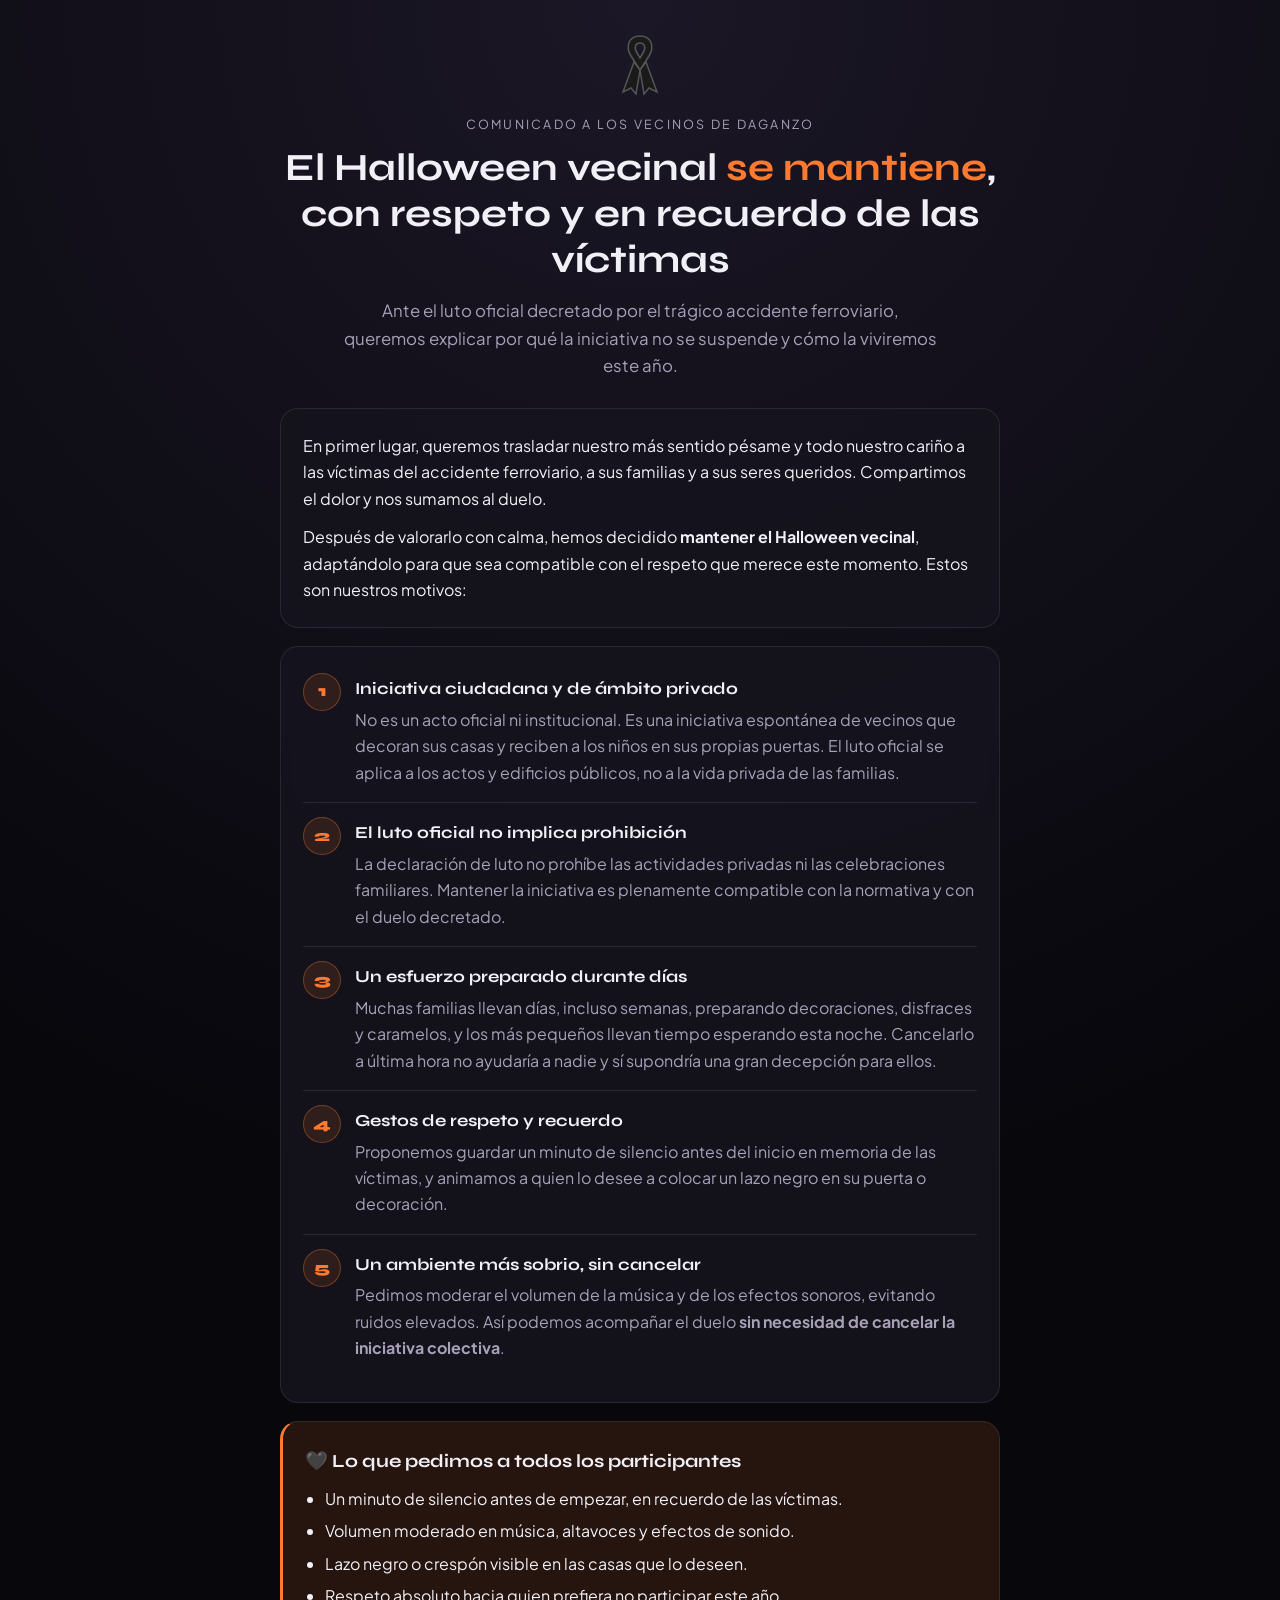
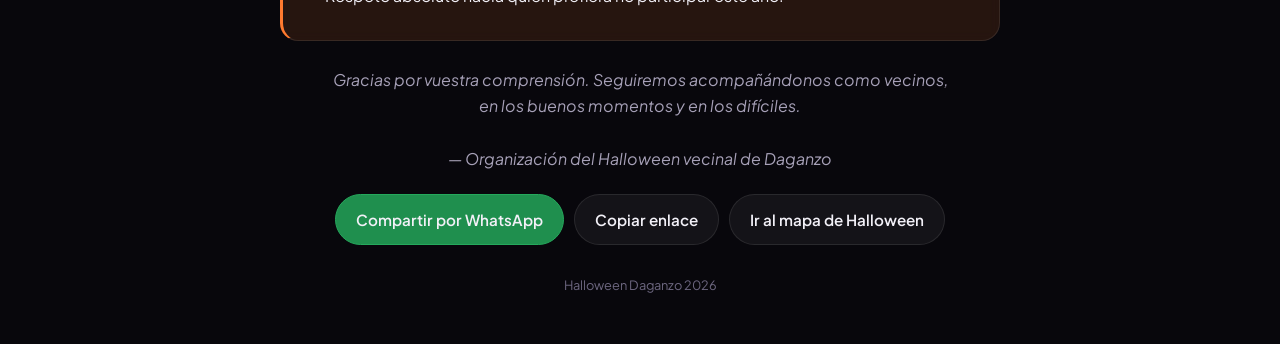
==== comunicado-luto.html @ dbe90631 "Add hidden comunicado-luto page" ====
<!DOCTYPE html>
<html lang="es">
<head>
  <meta charset="UTF-8">
  <meta name="viewport" content="width=device-width, initial-scale=1.0, viewport-fit=cover">
  <!-- Página NO enlazada desde la web: sólo accesible por enlace directo. No indexar en buscadores. -->
  <meta name="robots" content="noindex, nofollow, noarchive">
  <meta name="theme-color" content="#08070c">
  <title>Comunicado · Halloween Daganzo 2026</title>
  <meta name="description" content="Comunicado a los vecinos: el Halloween vecinal de Daganzo se mantiene, con gestos de respeto por el luto oficial.">

  <!-- Vista previa al compartir por WhatsApp / redes -->
  <meta property="og:title" content="Comunicado a los vecinos · Halloween Daganzo 2026">
  <meta property="og:description" content="El Halloween vecinal se mantiene, con respeto y en recuerdo de las víctimas del accidente ferroviario.">
  <meta property="og:type" content="article">

  <link rel="icon" href="data:image/svg+xml,<svg xmlns='http://www.w3.org/2000/svg' viewBox='0 0 100 100'><text y='.9em' font-size='90'>🖤</text></svg>">
  <link rel="preconnect" href="https://fonts.googleapis.com">
  <link href="https://fonts.googleapis.com/css2?family=Plus+Jakarta+Sans:wght@400;500;600;700&family=Syne:wght@700;800&display=swap" rel="stylesheet">

  <style>
    :root {
      --bg: #08070c;
      --card: rgba(22, 20, 30, 0.85);
      --border: rgba(255, 255, 255, 0.09);
      --text: #f2f0f7;
      --muted: #a7a1b8;
      --accent: #ff7a2f;      /* naranja Halloween, atenuado */
      --accent-soft: rgba(255, 122, 47, 0.12);
      --font-display: 'Syne', sans-serif;
      --font-body: 'Plus Jakarta Sans', system-ui, sans-serif;
    }
    * { box-sizing: border-box; margin: 0; padding: 0; }
    html { -webkit-text-size-adjust: 100%; }
    body {
      font-family: var(--font-body);
      background: radial-gradient(circle at 50% 0%, #1b1726 0%, var(--bg) 60%);
      color: var(--text);
      min-height: 100vh;
      line-height: 1.65;
      padding: 32px 18px 48px;
    }
    main { max-width: 720px; margin: 0 auto; }

    .ribbon {
      display: block;
      margin: 0 auto 18px;
      width: 46px;
      height: 64px;
    }
    .kicker {
      text-align: center;
      font-size: 0.78rem;
      letter-spacing: 0.18em;
      text-transform: uppercase;
      color: var(--muted);
      margin-bottom: 10px;
    }
    h1 {
      font-family: var(--font-display);
      text-align: center;
      font-size: clamp(1.6rem, 5.5vw, 2.4rem);
      line-height: 1.2;
      margin-bottom: 14px;
    }
    h1 span { color: var(--accent); }
    .lead {
      text-align: center;
      color: var(--muted);
      font-size: 1.05rem;
      max-width: 600px;
      margin: 0 auto 28px;
    }

    .card {
      background: var(--card);
      border: 1px solid var(--border);
      border-radius: 18px;
      padding: 24px 22px;
      margin-bottom: 18px;
      backdrop-filter: blur(6px);
    }
    .card p + p { margin-top: 12px; }

    .args { list-style: none; counter-reset: arg; }
    .args li {
      counter-increment: arg;
      position: relative;
      padding: 16px 0 16px 52px;
      border-top: 1px solid var(--border);
    }
    .args li:first-child { border-top: none; padding-top: 4px; }
    .args li::before {
      content: counter(arg);
      position: absolute;
      left: 0;
      top: 14px;
      width: 36px; height: 36px;
      border-radius: 50%;
      display: grid; place-items: center;
      font-family: var(--font-display);
      font-weight: 800;
      color: var(--accent);
      background: var(--accent-soft);
      border: 1px solid rgba(255, 122, 47, 0.35);
    }
    .args li:first-child::before { top: 2px; }
    .args h3 {
      font-family: var(--font-display);
      font-size: 1.05rem;
      margin-bottom: 4px;
    }
    .args p { color: var(--muted); }

    .highlight {
      border-left: 3px solid var(--accent);
      background: var(--accent-soft);
    }
    .highlight h2 {
      font-family: var(--font-display);
      font-size: 1.15rem;
      margin-bottom: 10px;
    }
    .highlight ul { padding-left: 20px; }
    .highlight li { margin: 6px 0; }

    .signature {
      text-align: center;
      color: var(--muted);
      margin: 26px 0 22px;
      font-style: italic;
    }

    .actions {
      display: flex;
      flex-wrap: wrap;
      gap: 10px;
      justify-content: center;
    }
    .btn {
      font-family: var(--font-body);
      font-weight: 600;
      font-size: 0.95rem;
      border-radius: 999px;
      padding: 12px 20px;
      border: 1px solid var(--border);
      background: rgba(255, 255, 255, 0.05);
      color: var(--text);
      text-decoration: none;
      cursor: pointer;
      transition: background 0.2s, border-color 0.2s;
    }
    .btn:hover { background: rgba(255, 255, 255, 0.1); border-color: rgba(255,255,255,0.2); }
    .btn-whatsapp { background: #1f8f4e; border-color: #25a95c; }
    .btn-whatsapp:hover { background: #25a95c; }

    .toast {
      position: fixed;
      left: 50%; bottom: 24px;
      transform: translateX(-50%) translateY(20px);
      background: #222; color: #fff;
      padding: 10px 18px; border-radius: 999px;
      font-size: 0.9rem;
      opacity: 0; pointer-events: none;
      transition: opacity 0.25s, transform 0.25s;
    }
    .toast.show { opacity: 1; transform: translateX(-50%) translateY(0); }

    footer {
      text-align: center;
      font-size: 0.8rem;
      color: #6d6780;
      margin-top: 30px;
    }
  </style>
</head>
<body>
  <main>
    <!-- Crespón negro de luto -->
    <svg class="ribbon" viewBox="0 0 46 64" aria-hidden="true">
      <path d="M23 4 C12 4 8 14 14 24 L23 38 L32 24 C38 14 34 4 23 4 Z M23 11 C28 11 29 16 26 21 L23 26 L20 21 C17 16 18 11 23 11 Z"
            fill="#1a1a1a" stroke="#555" stroke-width="1.5"/>
      <path d="M17 30 L6 60 L14 56 L19 62 L23 38 Z M29 30 L40 60 L32 56 L27 62 L23 38 Z"
            fill="#1a1a1a" stroke="#555" stroke-width="1.5"/>
    </svg>

    <p class="kicker">Comunicado a los vecinos de Daganzo</p>
    <h1>El Halloween vecinal <span>se mantiene</span>, con respeto y en recuerdo de las víctimas</h1>
    <p class="lead">
      Ante el luto oficial decretado por el trágico accidente ferroviario, queremos explicar por qué
      la iniciativa no se suspende y cómo la viviremos este año.
    </p>

    <section class="card">
      <p>
        En primer lugar, queremos trasladar nuestro más sentido pésame y todo nuestro cariño a las
        víctimas del accidente ferroviario, a sus familias y a sus seres queridos. Compartimos el dolor
        y nos sumamos al duelo.
      </p>
      <p>
        Después de valorarlo con calma, hemos decidido <strong>mantener el Halloween vecinal</strong>,
        adaptándolo para que sea compatible con el respeto que merece este momento. Estos son nuestros motivos:
      </p>
    </section>

    <!-- ====================================================
         ARGUMENTOS (editar aquí el texto definitivo)
         ==================================================== -->
    <section class="card">
      <ol class="args">
        <li>
          <h3>Iniciativa ciudadana y de ámbito privado</h3>
          <p>
            No es un acto oficial ni institucional. Es una iniciativa espontánea de vecinos que decoran
            sus casas y reciben a los niños en sus propias puertas. El luto oficial se aplica a los actos
            y edificios públicos, no a la vida privada de las familias.
          </p>
        </li>
        <li>
          <h3>El luto oficial no implica prohibición</h3>
          <p>
            La declaración de luto no prohíbe las actividades privadas ni las celebraciones familiares.
            Mantener la iniciativa es plenamente compatible con la normativa y con el duelo decretado.
          </p>
        </li>
        <li>
          <h3>Un esfuerzo preparado durante días</h3>
          <p>
            Muchas familias llevan días, incluso semanas, preparando decoraciones, disfraces y caramelos,
            y los más pequeños llevan tiempo esperando esta noche. Cancelarlo a última hora no ayudaría
            a nadie y sí supondría una gran decepción para ellos.
          </p>
        </li>
        <li>
          <h3>Gestos de respeto y recuerdo</h3>
          <p>
            Proponemos guardar un minuto de silencio antes del inicio en memoria de las víctimas, y
            animamos a quien lo desee a colocar un lazo negro en su puerta o decoración.
          </p>
        </li>
        <li>
          <h3>Un ambiente más sobrio, sin cancelar</h3>
          <p>
            Pedimos moderar el volumen de la música y de los efectos sonoros, evitando ruidos elevados.
            Así podemos acompañar el duelo <strong>sin necesidad de cancelar la iniciativa colectiva</strong>.
          </p>
        </li>
      </ol>
    </section>

    <section class="card highlight">
      <h2>🖤 Lo que pedimos a todos los participantes</h2>
      <ul>
        <li>Un minuto de silencio antes de empezar, en recuerdo de las víctimas.</li>
        <li>Volumen moderado en música, altavoces y efectos de sonido.</li>
        <li>Lazo negro o crespón visible en las casas que lo deseen.</li>
        <li>Respeto absoluto hacia quien prefiera no participar este año.</li>
      </ul>
    </section>

    <p class="signature">
      Gracias por vuestra comprensión. Seguiremos acompañándonos como vecinos,<br>
      en los buenos momentos y en los difíciles.<br><br>
      — Organización del Halloween vecinal de Daganzo
    </p>

    <div class="actions">
      <button class="btn btn-whatsapp" id="btnWhatsapp" type="button">Compartir por WhatsApp</button>
      <button class="btn" id="btnCopy" type="button">Copiar enlace</button>
      <a class="btn" href="index.html">Ir al mapa de Halloween</a>
    </div>

    <footer>Halloween Daganzo 2026</footer>
  </main>

  <div class="toast" id="toast">Enlace copiado</div>

  <script>
    (function () {
      var url = window.location.href.split('#')[0];
      var text = 'Comunicado a los vecinos: el Halloween vecinal de Daganzo se mantiene, con respeto y en recuerdo de las víctimas del accidente ferroviario. ';

      document.getElementById('btnWhatsapp').addEventListener('click', function () {
        window.open('https://wa.me/?text=' + encodeURIComponent(text + url), '_blank', 'noopener');
      });

      document.getElementById('btnCopy').addEventListener('click', function () {
        var done = function () {
          var t = document.getElementById('toast');
          t.classList.add('show');
          setTimeout(function () { t.classList.remove('show'); }, 1800);
        };
        if (navigator.clipboard && window.isSecureContext) {
          navigator.clipboard.writeText(url).then(done);
        } else {
          var ta = document.createElement('textarea');
          ta.value = url; document.body.appendChild(ta); ta.select();
          try { document.execCommand('copy'); done(); } catch (e) {}
          document.body.removeChild(ta);
        }
      });
    })();
  </script>
</body>
</html>
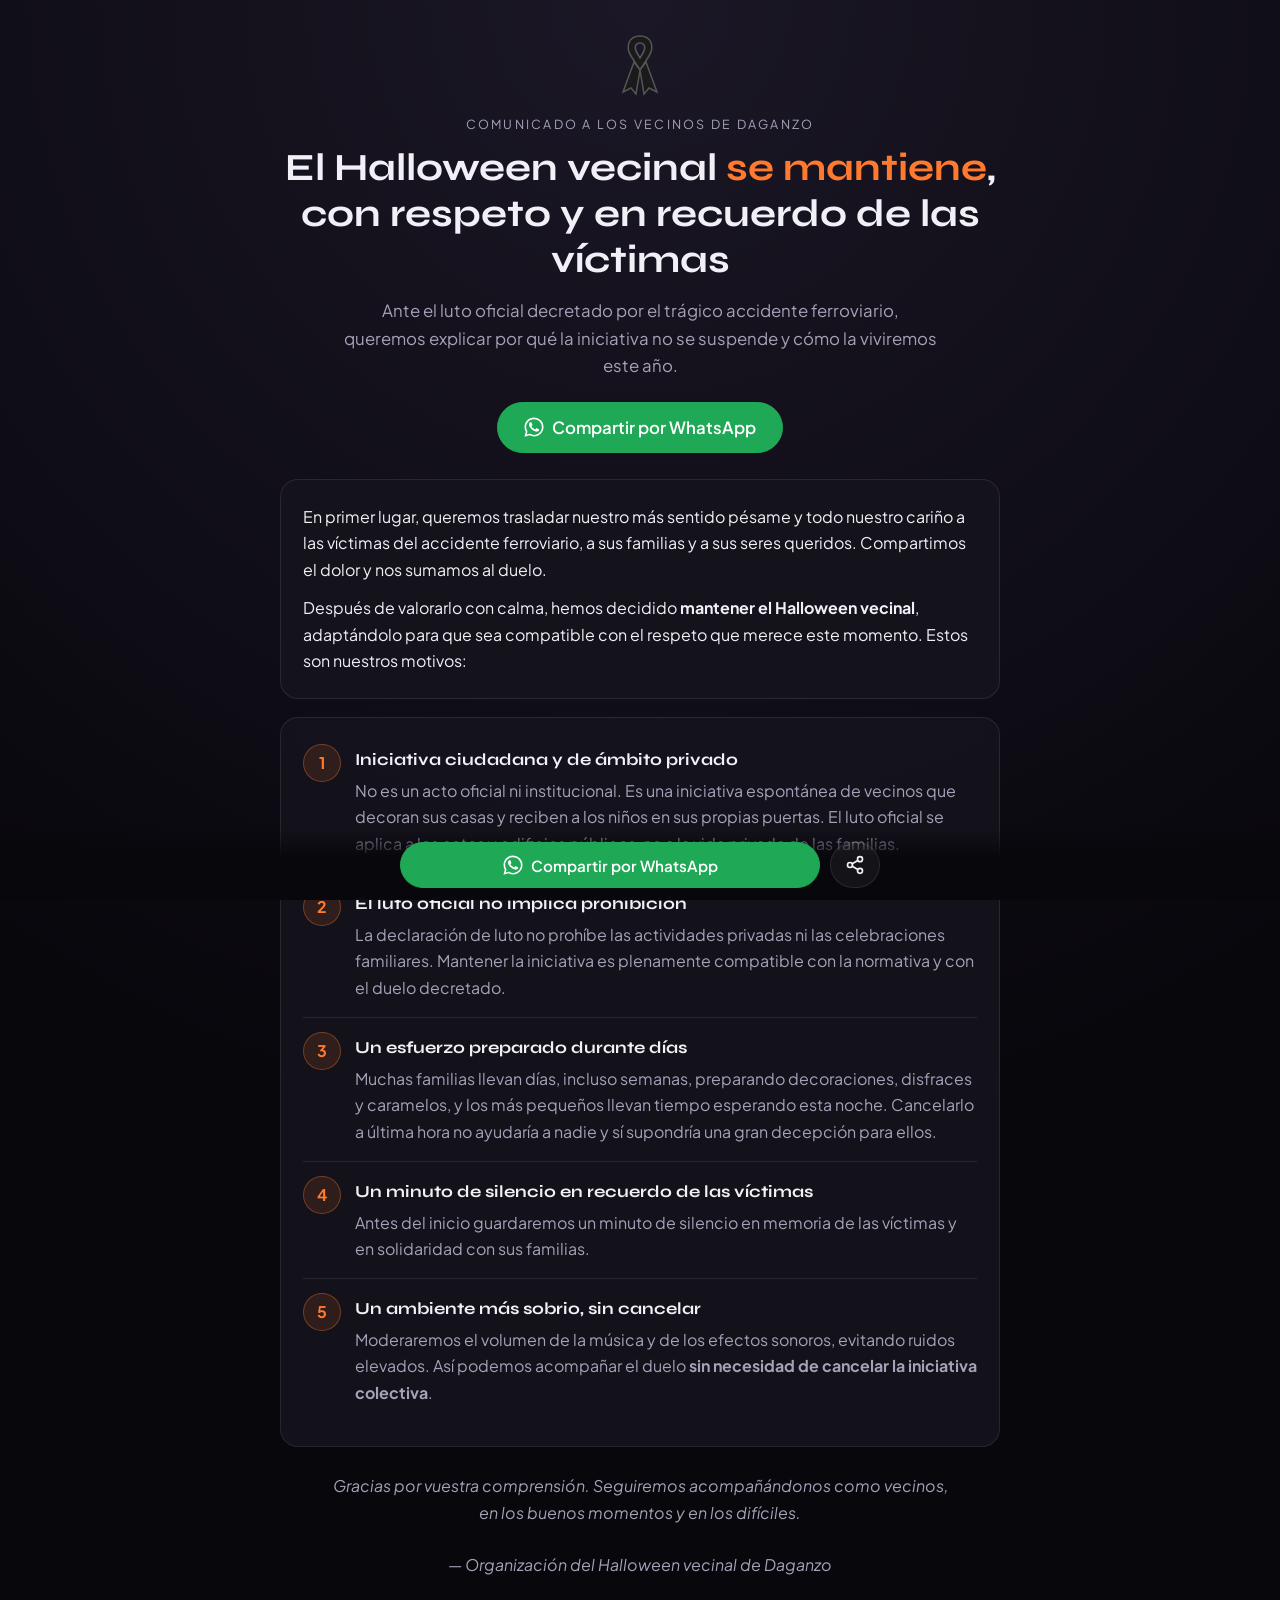
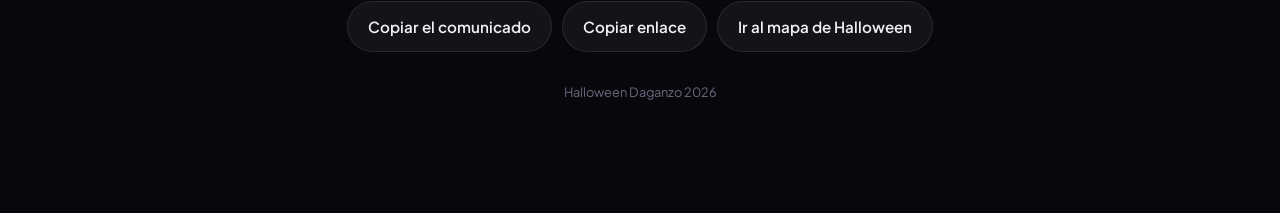
==== commit 4b992c89: "Update comunicado-luto.html (comunicado oculto)" ====
--- a/comunicado-luto.html
+++ b/comunicado-luto.html
@@ -7,12 +7,20 @@
   <meta name="robots" content="noindex, nofollow, noarchive">
   <meta name="theme-color" content="#08070c">
   <title>Comunicado · Halloween Daganzo 2026</title>
-  <meta name="description" content="Comunicado a los vecinos: el Halloween vecinal de Daganzo se mantiene, con gestos de respeto por el luto oficial.">
-
-  <!-- Vista previa al compartir por WhatsApp / redes -->
-  <meta property="og:title" content="Comunicado a los vecinos · Halloween Daganzo 2026">
-  <meta property="og:description" content="El Halloween vecinal se mantiene, con respeto y en recuerdo de las víctimas del accidente ferroviario.">
+  <meta name="description" content="El Halloween vecinal de Daganzo se mantiene, con respeto y en recuerdo de las víctimas del accidente ferroviario.">
+
+  <!-- Vista previa al compartir por WhatsApp / redes (las URLs deben ser absolutas) -->
   <meta property="og:type" content="article">
+  <meta property="og:site_name" content="Halloween Daganzo 2026">
+  <meta property="og:url" content="https://halloweendaganzo.github.io/mapa-halloween/comunicado-luto.html">
+  <meta property="og:title" content="Comunicado a los vecinos · El Halloween vecinal se mantiene">
+  <meta property="og:description" content="Con respeto y en recuerdo de las víctimas del accidente ferroviario. Te explicamos nuestros motivos.">
+  <meta property="og:image" content="https://halloweendaganzo.github.io/mapa-halloween/assets/comunicado-luto-og.jpg">
+  <meta property="og:image:type" content="image/jpeg">
+  <meta property="og:image:width" content="1200">
+  <meta property="og:image:height" content="630">
+  <meta property="og:image:alt" content="Comunicado: el Halloween vecinal de Daganzo se mantiene">
+  <meta name="twitter:card" content="summary_large_image">
 
   <link rel="icon" href="data:image/svg+xml,<svg xmlns='http://www.w3.org/2000/svg' viewBox='0 0 100 100'><text y='.9em' font-size='90'>🖤</text></svg>">
   <link rel="preconnect" href="https://fonts.googleapis.com">
@@ -27,6 +35,8 @@
       --muted: #a7a1b8;
       --accent: #ff7a2f;      /* naranja Halloween, atenuado */
       --accent-soft: rgba(255, 122, 47, 0.12);
+      --wa: #1fa855;
+      --wa-hover: #25c262;
       --font-display: 'Syne', sans-serif;
       --font-body: 'Plus Jakarta Sans', system-ui, sans-serif;
     }
@@ -38,16 +48,12 @@
       color: var(--text);
       min-height: 100vh;
       line-height: 1.65;
-      padding: 32px 18px 48px;
+      /* hueco inferior para la barra fija de compartir */
+      padding: 32px 18px calc(110px + env(safe-area-inset-bottom));
     }
     main { max-width: 720px; margin: 0 auto; }
 
-    .ribbon {
-      display: block;
-      margin: 0 auto 18px;
-      width: 46px;
-      height: 64px;
-    }
+    .ribbon { display: block; margin: 0 auto 18px; width: 46px; height: 64px; }
     .kicker {
       text-align: center;
       font-size: 0.78rem;
@@ -69,7 +75,7 @@
       color: var(--muted);
       font-size: 1.05rem;
       max-width: 600px;
-      margin: 0 auto 28px;
+      margin: 0 auto 22px;
     }
 
     .card {
@@ -93,36 +99,19 @@
     .args li::before {
       content: counter(arg);
       position: absolute;
-      left: 0;
-      top: 14px;
+      left: 0; top: 14px;
       width: 36px; height: 36px;
       border-radius: 50%;
       display: grid; place-items: center;
-      font-family: var(--font-display);
-      font-weight: 800;
+      font-family: var(--font-body);
+      font-weight: 700;
       color: var(--accent);
       background: var(--accent-soft);
       border: 1px solid rgba(255, 122, 47, 0.35);
     }
     .args li:first-child::before { top: 2px; }
-    .args h3 {
-      font-family: var(--font-display);
-      font-size: 1.05rem;
-      margin-bottom: 4px;
-    }
+    .args h3 { font-family: var(--font-display); font-size: 1.05rem; margin-bottom: 4px; }
     .args p { color: var(--muted); }
-
-    .highlight {
-      border-left: 3px solid var(--accent);
-      background: var(--accent-soft);
-    }
-    .highlight h2 {
-      font-family: var(--font-display);
-      font-size: 1.15rem;
-      margin-bottom: 10px;
-    }
-    .highlight ul { padding-left: 20px; }
-    .highlight li { margin: 6px 0; }
 
     .signature {
       text-align: center;
@@ -131,13 +120,10 @@
       font-style: italic;
     }
 
-    .actions {
-      display: flex;
-      flex-wrap: wrap;
-      gap: 10px;
-      justify-content: center;
-    }
+    /* ---------- Botones de compartir ---------- */
+    .actions { display: flex; flex-wrap: wrap; gap: 10px; justify-content: center; }
     .btn {
+      display: inline-flex; align-items: center; justify-content: center; gap: 8px;
       font-family: var(--font-body);
       font-weight: 600;
       font-size: 0.95rem;
@@ -148,30 +134,44 @@
       color: var(--text);
       text-decoration: none;
       cursor: pointer;
-      transition: background 0.2s, border-color 0.2s;
+      transition: background 0.2s, border-color 0.2s, transform 0.1s;
     }
     .btn:hover { background: rgba(255, 255, 255, 0.1); border-color: rgba(255,255,255,0.2); }
-    .btn-whatsapp { background: #1f8f4e; border-color: #25a95c; }
-    .btn-whatsapp:hover { background: #25a95c; }
+    .btn:active { transform: scale(0.97); }
+    .btn svg { width: 20px; height: 20px; flex-shrink: 0; }
+    .btn-wa { background: var(--wa); border-color: var(--wa); color: #fff; }
+    .btn-wa:hover { background: var(--wa-hover); border-color: var(--wa-hover); }
+    .btn-lg { font-size: 1.05rem; padding: 14px 26px; }
+
+    .share-top { margin-bottom: 26px; }
+
+    /* Barra fija inferior (siempre visible en el móvil) */
+    .share-bar {
+      position: fixed;
+      left: 0; right: 0; bottom: 0;
+      padding: 12px 16px calc(12px + env(safe-area-inset-bottom));
+      background: linear-gradient(to top, rgba(8, 7, 12, 0.98) 60%, rgba(8, 7, 12, 0));
+      display: flex; gap: 10px; justify-content: center;
+      z-index: 10;
+    }
+    .share-bar .btn-wa { flex: 1; max-width: 420px; }
+    .share-bar .btn-icon { padding: 12px 14px; }
 
     .toast {
       position: fixed;
-      left: 50%; bottom: 24px;
+      left: 50%; bottom: calc(90px + env(safe-area-inset-bottom));
       transform: translateX(-50%) translateY(20px);
-      background: #222; color: #fff;
+      background: #2a2733; color: #fff;
       padding: 10px 18px; border-radius: 999px;
       font-size: 0.9rem;
       opacity: 0; pointer-events: none;
       transition: opacity 0.25s, transform 0.25s;
+      z-index: 11;
+      white-space: nowrap;
     }
     .toast.show { opacity: 1; transform: translateX(-50%) translateY(0); }
 
-    footer {
-      text-align: center;
-      font-size: 0.8rem;
-      color: #6d6780;
-      margin-top: 30px;
-    }
+    footer { text-align: center; font-size: 0.8rem; color: #6d6780; margin-top: 30px; }
   </style>
 </head>
 <body>
@@ -191,6 +191,13 @@
       la iniciativa no se suspende y cómo la viviremos este año.
     </p>
 
+    <div class="actions share-top">
+      <button class="btn btn-wa btn-lg js-share-wa" type="button">
+        <svg viewBox="0 0 24 24" fill="currentColor" aria-hidden="true"><path d="M17.47 14.38c-.3-.15-1.76-.87-2.03-.97-.27-.1-.47-.15-.67.15-.2.3-.77.97-.94 1.17-.17.2-.35.22-.65.07-.3-.15-1.26-.46-2.4-1.48-.89-.79-1.49-1.77-1.66-2.07-.17-.3-.02-.46.13-.61.13-.13.3-.35.45-.52.15-.17.2-.3.3-.5.1-.2.05-.37-.02-.52-.08-.15-.67-1.62-.92-2.22-.24-.58-.49-.5-.67-.51h-.57c-.2 0-.52.07-.79.37-.27.3-1.04 1.02-1.04 2.48s1.07 2.88 1.21 3.08c.15.2 2.1 3.2 5.08 4.49.71.31 1.26.49 1.69.63.71.23 1.36.2 1.87.12.57-.09 1.76-.72 2.01-1.41.25-.7.25-1.29.17-1.41-.07-.13-.27-.2-.57-.35zM12.04 21.5h-.01a9.45 9.45 0 0 1-4.82-1.32l-.35-.21-3.58.94.96-3.49-.23-.36a9.43 9.43 0 0 1-1.45-5.03c0-5.22 4.25-9.47 9.48-9.47 2.53 0 4.91.99 6.7 2.78a9.41 9.41 0 0 1 2.77 6.7c0 5.22-4.25 9.46-9.47 9.46zm8.06-17.53A11.33 11.33 0 0 0 12.04.63C5.76.63.65 5.74.65 12.02c0 2.01.52 3.97 1.52 5.69L.55 23.6l6.04-1.58a11.36 11.36 0 0 0 5.44 1.39h.01c6.28 0 11.39-5.11 11.39-11.39 0-3.04-1.18-5.9-3.33-8.05z"/></svg>
+        Compartir por WhatsApp
+      </button>
+    </div>
+
     <section class="card">
       <p>
         En primer lugar, queremos trasladar nuestro más sentido pésame y todo nuestro cariño a las
@@ -204,7 +211,8 @@
     </section>
 
     <!-- ====================================================
-         ARGUMENTOS (editar aquí el texto definitivo)
+         ARGUMENTOS (editar aquí el texto definitivo).
+         Si se cambian, actualizar también WA_POINTS en el script de abajo.
          ==================================================== -->
     <section class="card">
       <ol class="args">
@@ -232,30 +240,20 @@
           </p>
         </li>
         <li>
-          <h3>Gestos de respeto y recuerdo</h3>
-          <p>
-            Proponemos guardar un minuto de silencio antes del inicio en memoria de las víctimas, y
-            animamos a quien lo desee a colocar un lazo negro en su puerta o decoración.
+          <h3>Un minuto de silencio en recuerdo de las víctimas</h3>
+          <p>
+            Antes del inicio guardaremos un minuto de silencio en memoria de las víctimas y en
+            solidaridad con sus familias.
           </p>
         </li>
         <li>
           <h3>Un ambiente más sobrio, sin cancelar</h3>
           <p>
-            Pedimos moderar el volumen de la música y de los efectos sonoros, evitando ruidos elevados.
+            Moderaremos el volumen de la música y de los efectos sonoros, evitando ruidos elevados.
             Así podemos acompañar el duelo <strong>sin necesidad de cancelar la iniciativa colectiva</strong>.
           </p>
         </li>
       </ol>
-    </section>
-
-    <section class="card highlight">
-      <h2>🖤 Lo que pedimos a todos los participantes</h2>
-      <ul>
-        <li>Un minuto de silencio antes de empezar, en recuerdo de las víctimas.</li>
-        <li>Volumen moderado en música, altavoces y efectos de sonido.</li>
-        <li>Lazo negro o crespón visible en las casas que lo deseen.</li>
-        <li>Respeto absoluto hacia quien prefiera no participar este año.</li>
-      </ul>
     </section>
 
     <p class="signature">
@@ -265,39 +263,97 @@
     </p>
 
     <div class="actions">
-      <button class="btn btn-whatsapp" id="btnWhatsapp" type="button">Compartir por WhatsApp</button>
-      <button class="btn" id="btnCopy" type="button">Copiar enlace</button>
+      <button class="btn js-copy-text" type="button">Copiar el comunicado</button>
+      <button class="btn js-copy-link" type="button">Copiar enlace</button>
       <a class="btn" href="index.html">Ir al mapa de Halloween</a>
     </div>
 
     <footer>Halloween Daganzo 2026</footer>
   </main>
 
-  <div class="toast" id="toast">Enlace copiado</div>
+  <!-- Barra fija inferior de compartir -->
+  <div class="share-bar">
+    <button class="btn btn-wa js-share-wa" type="button">
+      <svg viewBox="0 0 24 24" fill="currentColor" aria-hidden="true"><path d="M17.47 14.38c-.3-.15-1.76-.87-2.03-.97-.27-.1-.47-.15-.67.15-.2.3-.77.97-.94 1.17-.17.2-.35.22-.65.07-.3-.15-1.26-.46-2.4-1.48-.89-.79-1.49-1.77-1.66-2.07-.17-.3-.02-.46.13-.61.13-.13.3-.35.45-.52.15-.17.2-.3.3-.5.1-.2.05-.37-.02-.52-.08-.15-.67-1.62-.92-2.22-.24-.58-.49-.5-.67-.51h-.57c-.2 0-.52.07-.79.37-.27.3-1.04 1.02-1.04 2.48s1.07 2.88 1.21 3.08c.15.2 2.1 3.2 5.08 4.49.71.31 1.26.49 1.69.63.71.23 1.36.2 1.87.12.57-.09 1.76-.72 2.01-1.41.25-.7.25-1.29.17-1.41-.07-.13-.27-.2-.57-.35zM12.04 21.5h-.01a9.45 9.45 0 0 1-4.82-1.32l-.35-.21-3.58.94.96-3.49-.23-.36a9.43 9.43 0 0 1-1.45-5.03c0-5.22 4.25-9.47 9.48-9.47 2.53 0 4.91.99 6.7 2.78a9.41 9.41 0 0 1 2.77 6.7c0 5.22-4.25 9.46-9.47 9.46zm8.06-17.53A11.33 11.33 0 0 0 12.04.63C5.76.63.65 5.74.65 12.02c0 2.01.52 3.97 1.52 5.69L.55 23.6l6.04-1.58a11.36 11.36 0 0 0 5.44 1.39h.01c6.28 0 11.39-5.11 11.39-11.39 0-3.04-1.18-5.9-3.33-8.05z"/></svg>
+      Compartir por WhatsApp
+    </button>
+    <button class="btn btn-icon js-share-native" type="button" aria-label="Más opciones para compartir" hidden>
+      <svg viewBox="0 0 24 24" fill="none" stroke="currentColor" stroke-width="2" stroke-linecap="round" stroke-linejoin="round" aria-hidden="true"><circle cx="18" cy="5" r="3"/><circle cx="6" cy="12" r="3"/><circle cx="18" cy="19" r="3"/><line x1="8.6" y1="13.5" x2="15.4" y2="17.5"/><line x1="15.4" y1="6.5" x2="8.6" y2="10.5"/></svg>
+    </button>
+  </div>
+
+  <div class="toast" id="toast"></div>
 
   <script>
     (function () {
-      var url = window.location.href.split('#')[0];
-      var text = 'Comunicado a los vecinos: el Halloween vecinal de Daganzo se mantiene, con respeto y en recuerdo de las víctimas del accidente ferroviario. ';
-
-      document.getElementById('btnWhatsapp').addEventListener('click', function () {
-        window.open('https://wa.me/?text=' + encodeURIComponent(text + url), '_blank', 'noopener');
-      });
-
-      document.getElementById('btnCopy').addEventListener('click', function () {
-        var done = function () {
-          var t = document.getElementById('toast');
-          t.classList.add('show');
-          setTimeout(function () { t.classList.remove('show'); }, 1800);
-        };
+      // URL canónica del comunicado (sin parámetros ni #)
+      var PAGE_URL = 'https://halloweendaganzo.github.io/mapa-halloween/comunicado-luto.html';
+      var url = /^https?:/.test(location.protocol) && location.hostname.indexOf('github.io') !== -1
+        ? location.origin + location.pathname
+        : PAGE_URL;
+
+      // Resumen de los motivos para el mensaje de WhatsApp (*negrita* = formato de WhatsApp)
+      var WA_POINTS = [
+        'Es una iniciativa ciudadana y de ámbito privado, no un acto oficial.',
+        'El luto oficial no implica prohibición de actividades privadas.',
+        'Muchas familias llevan días preparándolo con ilusión.',
+        'Guardaremos un minuto de silencio en recuerdo de las víctimas.',
+        'Moderaremos el volumen, sin necesidad de cancelar la iniciativa colectiva.'
+      ];
+      var NUMS = ['1️⃣', '2️⃣', '3️⃣', '4️⃣', '5️⃣', '6️⃣', '7️⃣', '8️⃣', '9️⃣'];
+
+      var message =
+        '🖤 *Comunicado a los vecinos de Daganzo*\n\n' +
+        'El *Halloween vecinal se mantiene*, con respeto y en recuerdo de las víctimas del accidente ferroviario. ' +
+        'Nuestro más sentido pésame a sus familias y seres queridos.\n\n' +
+        '*Nuestros motivos:*\n' +
+        WA_POINTS.map(function (p, i) { return NUMS[i] + ' ' + p; }).join('\n') +
+        '\n\n👉 Comunicado completo: ' + url;
+
+      function toast(msg) {
+        var t = document.getElementById('toast');
+        t.textContent = msg;
+        t.classList.add('show');
+        clearTimeout(t._h);
+        t._h = setTimeout(function () { t.classList.remove('show'); }, 2000);
+      }
+
+      function copy(text, okMsg) {
         if (navigator.clipboard && window.isSecureContext) {
-          navigator.clipboard.writeText(url).then(done);
-        } else {
+          navigator.clipboard.writeText(text).then(function () { toast(okMsg); }, fallback);
+        } else { fallback(); }
+        function fallback() {
           var ta = document.createElement('textarea');
-          ta.value = url; document.body.appendChild(ta); ta.select();
-          try { document.execCommand('copy'); done(); } catch (e) {}
+          ta.value = text; ta.setAttribute('readonly', '');
+          ta.style.position = 'fixed'; ta.style.opacity = '0';
+          document.body.appendChild(ta); ta.select();
+          try { document.execCommand('copy'); toast(okMsg); } catch (e) { toast('No se pudo copiar'); }
           document.body.removeChild(ta);
         }
+      }
+
+      // WhatsApp: abre la app en el móvil o WhatsApp Web en el ordenador
+      var waLink = 'https://api.whatsapp.com/send?text=' + encodeURIComponent(message);
+      document.querySelectorAll('.js-share-wa').forEach(function (b) {
+        b.addEventListener('click', function () { window.location.href = waLink; });
+      });
+
+      // Menú nativo de compartir del móvil (Telegram, SMS, Instagram...)
+      if (navigator.share) {
+        document.querySelectorAll('.js-share-native').forEach(function (b) {
+          b.hidden = false;
+          b.addEventListener('click', function () {
+            navigator.share({ title: 'Comunicado · Halloween Daganzo 2026', text: message.replace(/\s*👉.*$/, ''), url: url })
+              .catch(function () {});
+          });
+        });
+      }
+
+      document.querySelector('.js-copy-text').addEventListener('click', function () {
+        copy(message, 'Comunicado copiado: pégalo en tu grupo');
+      });
+      document.querySelector('.js-copy-link').addEventListener('click', function () {
+        copy(url, 'Enlace copiado');
       });
     })();
   </script>
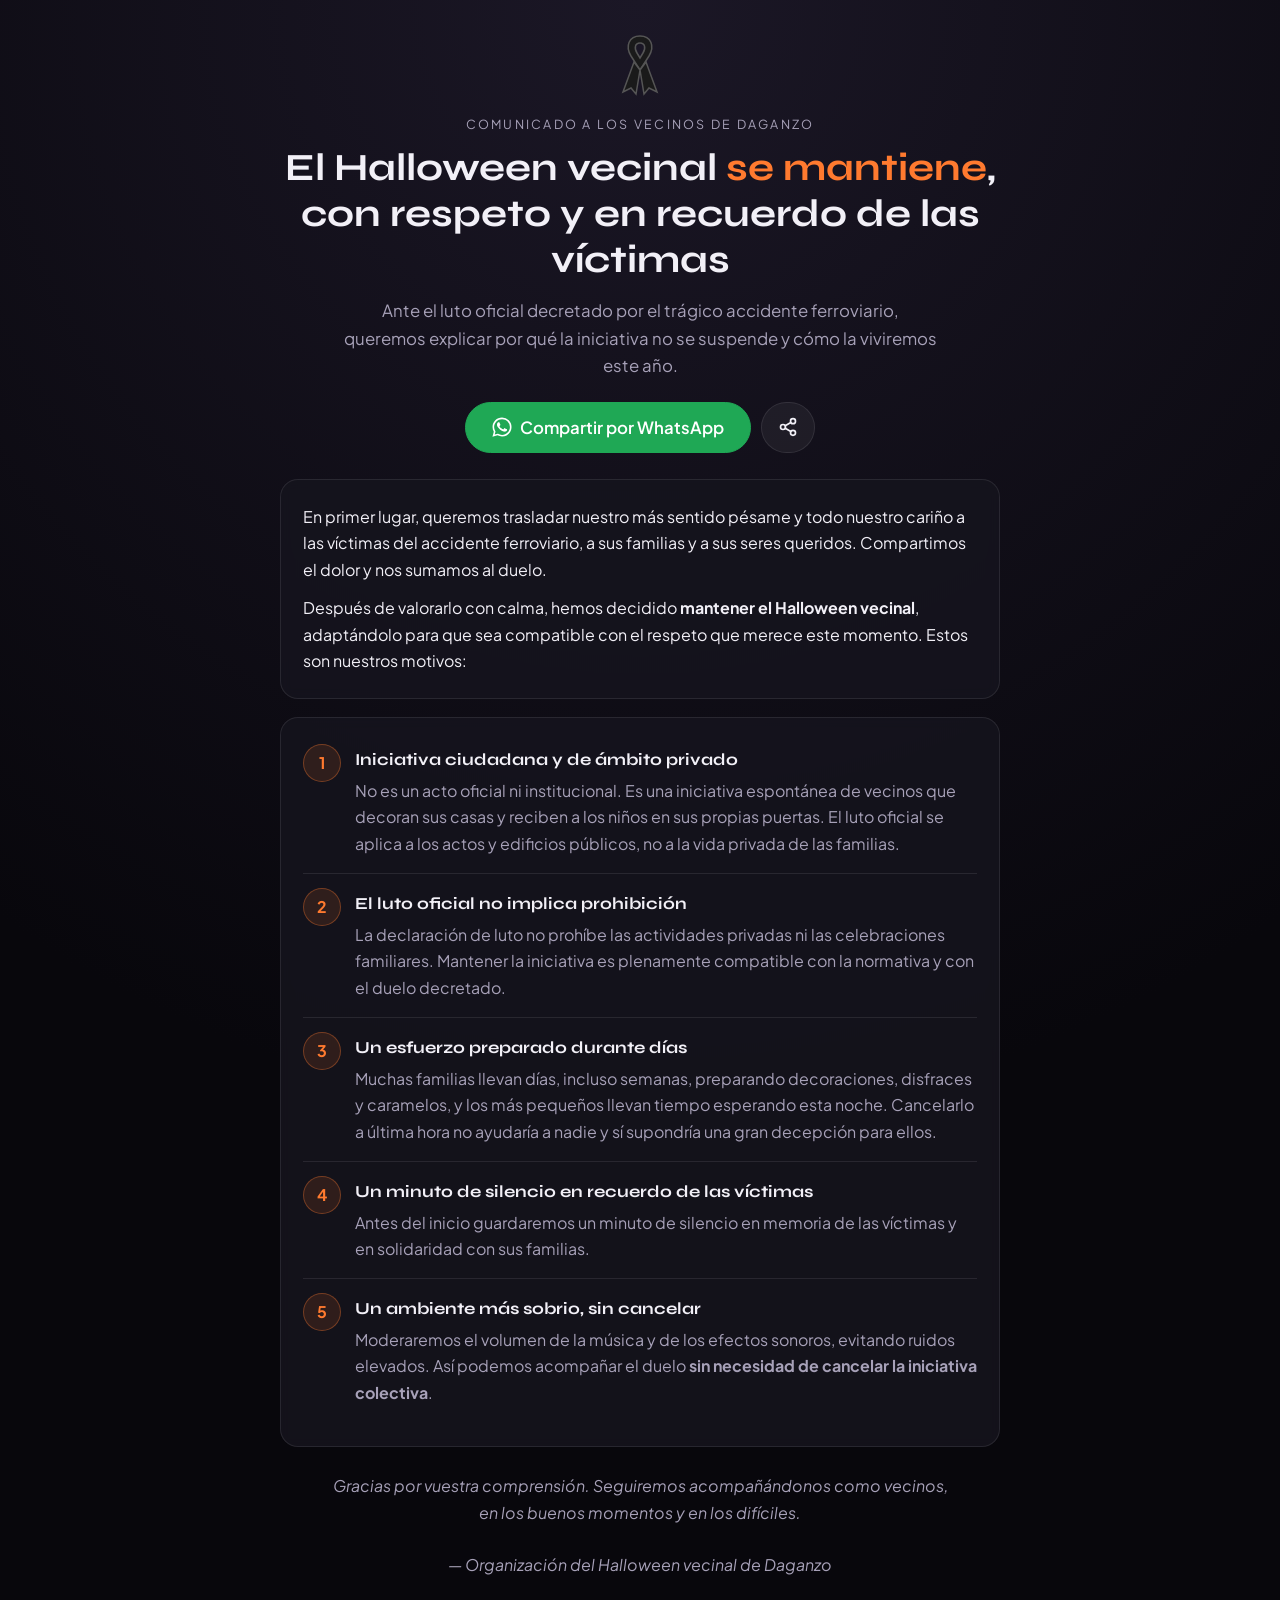
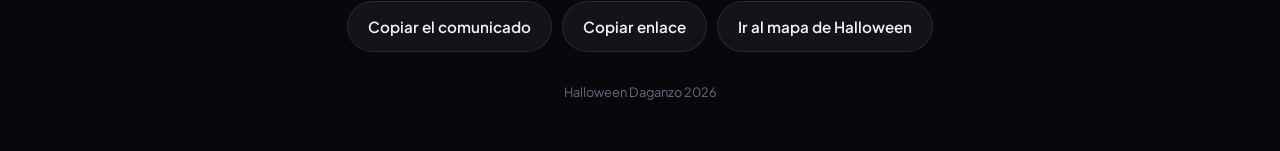
==== commit d435211a: "Update comunicado-luto.html (comunicado oculto)" ====
--- a/comunicado-luto.html
+++ b/comunicado-luto.html
@@ -48,8 +48,7 @@
       color: var(--text);
       min-height: 100vh;
       line-height: 1.65;
-      /* hueco inferior para la barra fija de compartir */
-      padding: 32px 18px calc(110px + env(safe-area-inset-bottom));
+      padding: 32px 18px calc(48px + env(safe-area-inset-bottom));
     }
     main { max-width: 720px; margin: 0 auto; }
 
@@ -144,22 +143,12 @@
     .btn-lg { font-size: 1.05rem; padding: 14px 26px; }
 
     .share-top { margin-bottom: 26px; }
-
-    /* Barra fija inferior (siempre visible en el móvil) */
-    .share-bar {
-      position: fixed;
-      left: 0; right: 0; bottom: 0;
-      padding: 12px 16px calc(12px + env(safe-area-inset-bottom));
-      background: linear-gradient(to top, rgba(8, 7, 12, 0.98) 60%, rgba(8, 7, 12, 0));
-      display: flex; gap: 10px; justify-content: center;
-      z-index: 10;
-    }
-    .share-bar .btn-wa { flex: 1; max-width: 420px; }
-    .share-bar .btn-icon { padding: 12px 14px; }
+    .btn-icon { padding: 12px 14px; }
+    .btn-icon.btn-lg { padding: 14px 16px; }
 
     .toast {
       position: fixed;
-      left: 50%; bottom: calc(90px + env(safe-area-inset-bottom));
+      left: 50%; bottom: calc(24px + env(safe-area-inset-bottom));
       transform: translateX(-50%) translateY(20px);
       background: #2a2733; color: #fff;
       padding: 10px 18px; border-radius: 999px;
@@ -196,6 +185,9 @@
         <svg viewBox="0 0 24 24" fill="currentColor" aria-hidden="true"><path d="M17.47 14.38c-.3-.15-1.76-.87-2.03-.97-.27-.1-.47-.15-.67.15-.2.3-.77.97-.94 1.17-.17.2-.35.22-.65.07-.3-.15-1.26-.46-2.4-1.48-.89-.79-1.49-1.77-1.66-2.07-.17-.3-.02-.46.13-.61.13-.13.3-.35.45-.52.15-.17.2-.3.3-.5.1-.2.05-.37-.02-.52-.08-.15-.67-1.62-.92-2.22-.24-.58-.49-.5-.67-.51h-.57c-.2 0-.52.07-.79.37-.27.3-1.04 1.02-1.04 2.48s1.07 2.88 1.21 3.08c.15.2 2.1 3.2 5.08 4.49.71.31 1.26.49 1.69.63.71.23 1.36.2 1.87.12.57-.09 1.76-.72 2.01-1.41.25-.7.25-1.29.17-1.41-.07-.13-.27-.2-.57-.35zM12.04 21.5h-.01a9.45 9.45 0 0 1-4.82-1.32l-.35-.21-3.58.94.96-3.49-.23-.36a9.43 9.43 0 0 1-1.45-5.03c0-5.22 4.25-9.47 9.48-9.47 2.53 0 4.91.99 6.7 2.78a9.41 9.41 0 0 1 2.77 6.7c0 5.22-4.25 9.46-9.47 9.46zm8.06-17.53A11.33 11.33 0 0 0 12.04.63C5.76.63.65 5.74.65 12.02c0 2.01.52 3.97 1.52 5.69L.55 23.6l6.04-1.58a11.36 11.36 0 0 0 5.44 1.39h.01c6.28 0 11.39-5.11 11.39-11.39 0-3.04-1.18-5.9-3.33-8.05z"/></svg>
         Compartir por WhatsApp
       </button>
+      <button class="btn btn-icon btn-lg js-share-native" type="button" aria-label="Más opciones para compartir" hidden>
+      <svg viewBox="0 0 24 24" fill="none" stroke="currentColor" stroke-width="2" stroke-linecap="round" stroke-linejoin="round" aria-hidden="true"><circle cx="18" cy="5" r="3"/><circle cx="6" cy="12" r="3"/><circle cx="18" cy="19" r="3"/><line x1="8.6" y1="13.5" x2="15.4" y2="17.5"/><line x1="15.4" y1="6.5" x2="8.6" y2="10.5"/></svg>
+    </button>
     </div>
 
     <section class="card">
@@ -270,17 +262,6 @@
 
     <footer>Halloween Daganzo 2026</footer>
   </main>
-
-  <!-- Barra fija inferior de compartir -->
-  <div class="share-bar">
-    <button class="btn btn-wa js-share-wa" type="button">
-      <svg viewBox="0 0 24 24" fill="currentColor" aria-hidden="true"><path d="M17.47 14.38c-.3-.15-1.76-.87-2.03-.97-.27-.1-.47-.15-.67.15-.2.3-.77.97-.94 1.17-.17.2-.35.22-.65.07-.3-.15-1.26-.46-2.4-1.48-.89-.79-1.49-1.77-1.66-2.07-.17-.3-.02-.46.13-.61.13-.13.3-.35.45-.52.15-.17.2-.3.3-.5.1-.2.05-.37-.02-.52-.08-.15-.67-1.62-.92-2.22-.24-.58-.49-.5-.67-.51h-.57c-.2 0-.52.07-.79.37-.27.3-1.04 1.02-1.04 2.48s1.07 2.88 1.21 3.08c.15.2 2.1 3.2 5.08 4.49.71.31 1.26.49 1.69.63.71.23 1.36.2 1.87.12.57-.09 1.76-.72 2.01-1.41.25-.7.25-1.29.17-1.41-.07-.13-.27-.2-.57-.35zM12.04 21.5h-.01a9.45 9.45 0 0 1-4.82-1.32l-.35-.21-3.58.94.96-3.49-.23-.36a9.43 9.43 0 0 1-1.45-5.03c0-5.22 4.25-9.47 9.48-9.47 2.53 0 4.91.99 6.7 2.78a9.41 9.41 0 0 1 2.77 6.7c0 5.22-4.25 9.46-9.47 9.46zm8.06-17.53A11.33 11.33 0 0 0 12.04.63C5.76.63.65 5.74.65 12.02c0 2.01.52 3.97 1.52 5.69L.55 23.6l6.04-1.58a11.36 11.36 0 0 0 5.44 1.39h.01c6.28 0 11.39-5.11 11.39-11.39 0-3.04-1.18-5.9-3.33-8.05z"/></svg>
-      Compartir por WhatsApp
-    </button>
-    <button class="btn btn-icon js-share-native" type="button" aria-label="Más opciones para compartir" hidden>
-      <svg viewBox="0 0 24 24" fill="none" stroke="currentColor" stroke-width="2" stroke-linecap="round" stroke-linejoin="round" aria-hidden="true"><circle cx="18" cy="5" r="3"/><circle cx="6" cy="12" r="3"/><circle cx="18" cy="19" r="3"/><line x1="8.6" y1="13.5" x2="15.4" y2="17.5"/><line x1="15.4" y1="6.5" x2="8.6" y2="10.5"/></svg>
-    </button>
-  </div>
 
   <div class="toast" id="toast"></div>
 
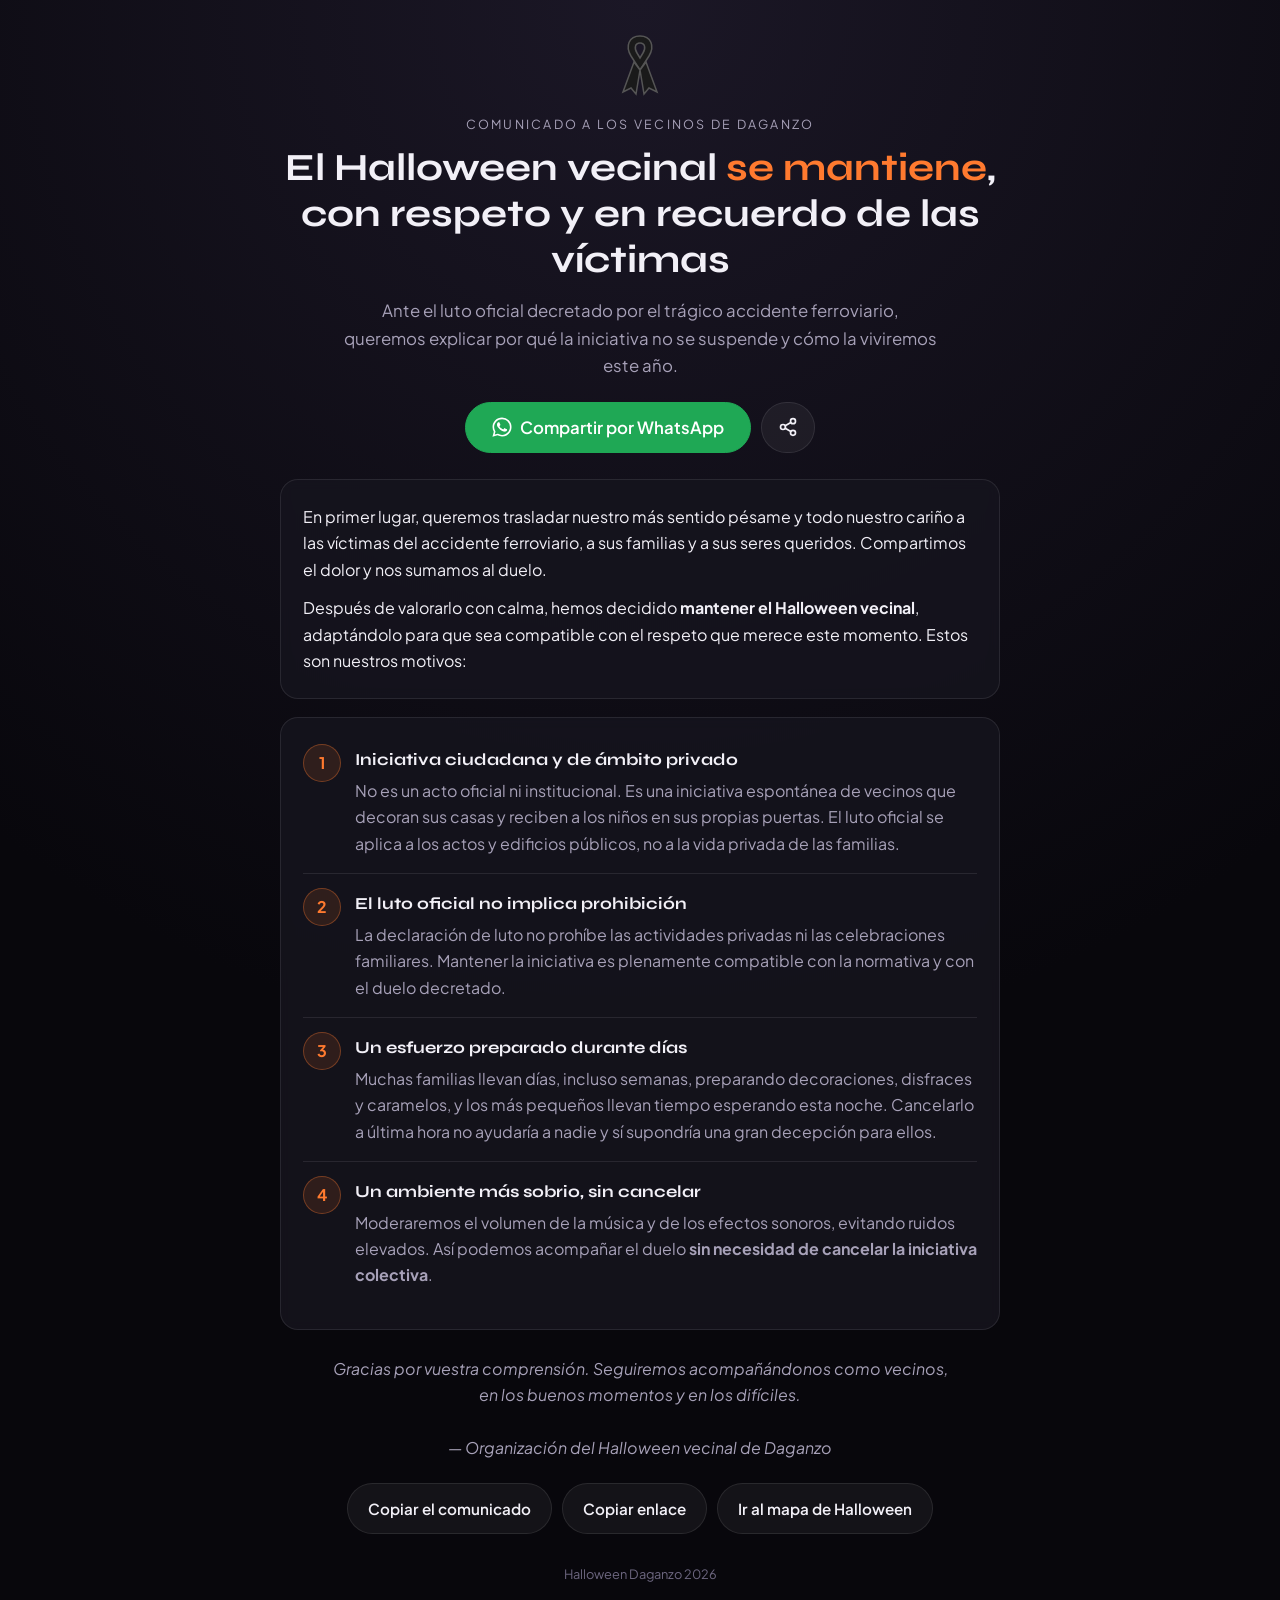
==== commit 10fdfcc2: "Update comunicado-luto.html (comunicado oculto)" ====
--- a/comunicado-luto.html
+++ b/comunicado-luto.html
@@ -232,13 +232,6 @@
           </p>
         </li>
         <li>
-          <h3>Un minuto de silencio en recuerdo de las víctimas</h3>
-          <p>
-            Antes del inicio guardaremos un minuto de silencio en memoria de las víctimas y en
-            solidaridad con sus familias.
-          </p>
-        </li>
-        <li>
           <h3>Un ambiente más sobrio, sin cancelar</h3>
           <p>
             Moderaremos el volumen de la música y de los efectos sonoros, evitando ruidos elevados.
@@ -278,7 +271,6 @@
         'Es una iniciativa ciudadana y de ámbito privado, no un acto oficial.',
         'El luto oficial no implica prohibición de actividades privadas.',
         'Muchas familias llevan días preparándolo con ilusión.',
-        'Guardaremos un minuto de silencio en recuerdo de las víctimas.',
         'Moderaremos el volumen, sin necesidad de cancelar la iniciativa colectiva.'
       ];
       var NUMS = ['1️⃣', '2️⃣', '3️⃣', '4️⃣', '5️⃣', '6️⃣', '7️⃣', '8️⃣', '9️⃣'];
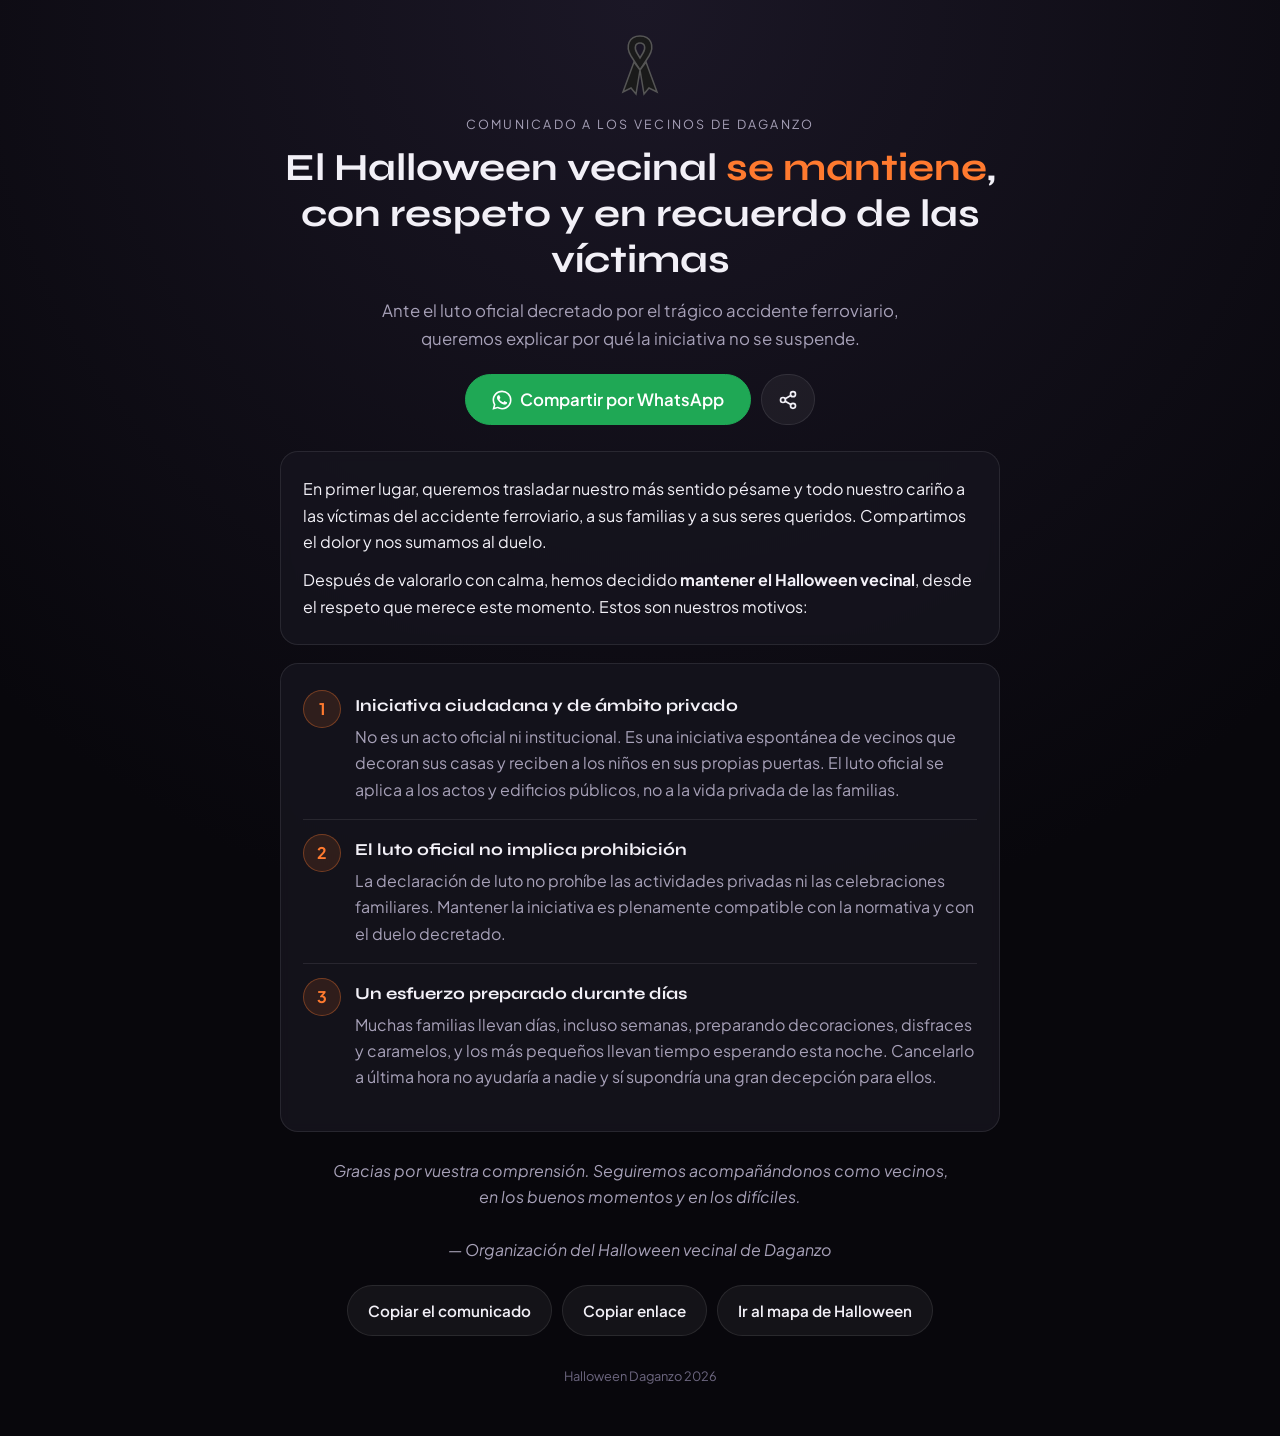
==== commit d86bcec4: "Update comunicado-luto.html (comunicado oculto)" ====
--- a/comunicado-luto.html
+++ b/comunicado-luto.html
@@ -177,7 +177,7 @@
     <h1>El Halloween vecinal <span>se mantiene</span>, con respeto y en recuerdo de las víctimas</h1>
     <p class="lead">
       Ante el luto oficial decretado por el trágico accidente ferroviario, queremos explicar por qué
-      la iniciativa no se suspende y cómo la viviremos este año.
+      la iniciativa no se suspende.
     </p>
 
     <div class="actions share-top">
@@ -198,7 +198,7 @@
       </p>
       <p>
         Después de valorarlo con calma, hemos decidido <strong>mantener el Halloween vecinal</strong>,
-        adaptándolo para que sea compatible con el respeto que merece este momento. Estos son nuestros motivos:
+        desde el respeto que merece este momento. Estos son nuestros motivos:
       </p>
     </section>
 
@@ -231,13 +231,6 @@
             a nadie y sí supondría una gran decepción para ellos.
           </p>
         </li>
-        <li>
-          <h3>Un ambiente más sobrio, sin cancelar</h3>
-          <p>
-            Moderaremos el volumen de la música y de los efectos sonoros, evitando ruidos elevados.
-            Así podemos acompañar el duelo <strong>sin necesidad de cancelar la iniciativa colectiva</strong>.
-          </p>
-        </li>
       </ol>
     </section>
 
@@ -270,8 +263,7 @@
       var WA_POINTS = [
         'Es una iniciativa ciudadana y de ámbito privado, no un acto oficial.',
         'El luto oficial no implica prohibición de actividades privadas.',
-        'Muchas familias llevan días preparándolo con ilusión.',
-        'Moderaremos el volumen, sin necesidad de cancelar la iniciativa colectiva.'
+        'Muchas familias llevan días preparándolo con ilusión.'
       ];
       var NUMS = ['1️⃣', '2️⃣', '3️⃣', '4️⃣', '5️⃣', '6️⃣', '7️⃣', '8️⃣', '9️⃣'];
 
